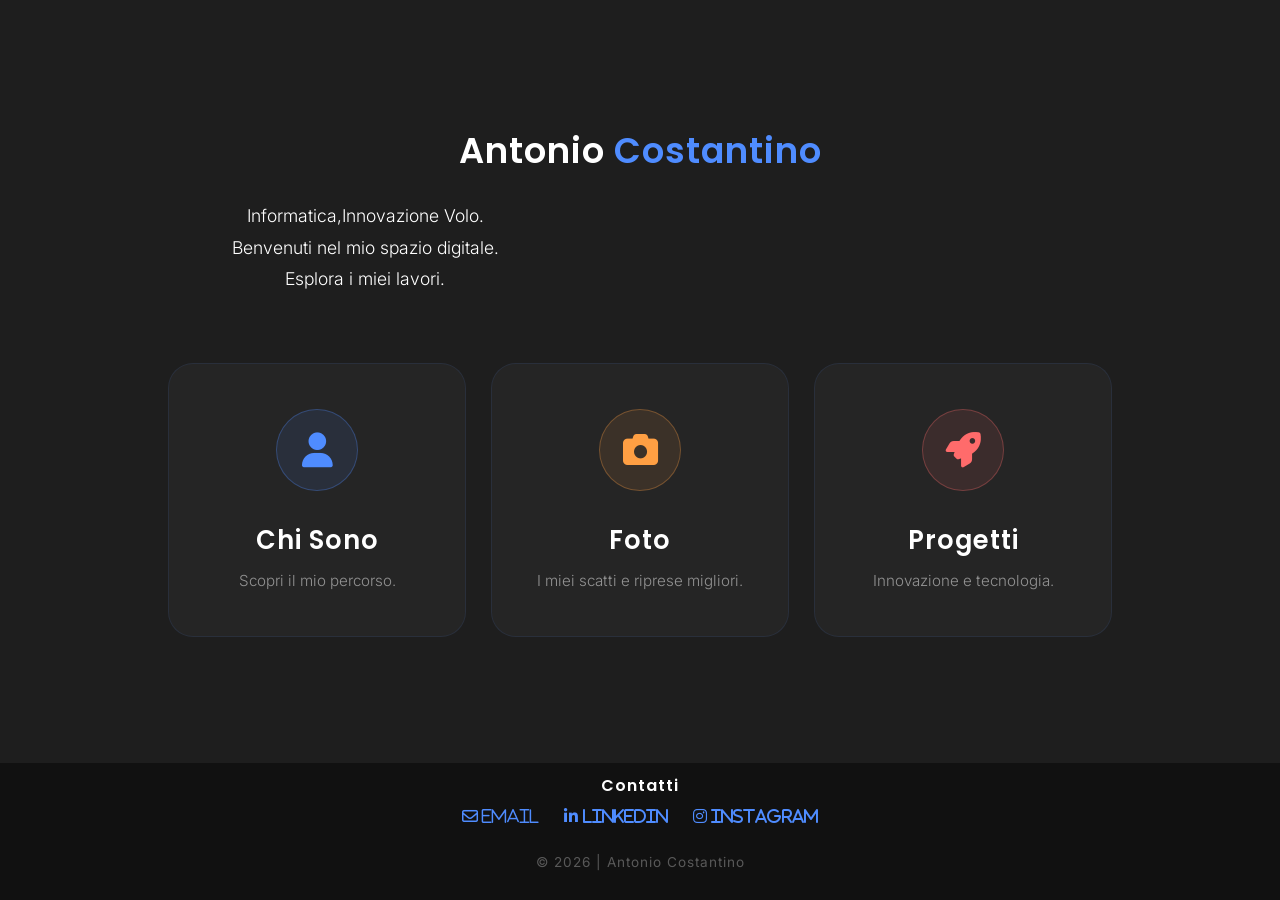
==== index.html @ 18ca6b0a "Reset e ripartenza pulita" ====
<!DOCTYPE html>
<html lang="it">
<head>
  <meta charset="UTF-8">
  <meta name="viewport" content="width=device-width, initial-scale=1.0">
  <title>Antonio Costantino | Home</title>
  <link rel="stylesheet" href="https://cdnjs.cloudflare.com/ajax/libs/font-awesome/6.5.1/css/all.min.css">
  <link rel="stylesheet" href="css/style.css">
  <link href="https://fonts.googleapis.com/css2?family=Inter:wght@300;400;600&family=Poppins:wght@600&display=swap" rel="stylesheet">
</head>

<body class="home-page"> <div id="page-content">
    
    <header class="home-header">
      <h1>Antonio <span>Costantino</span></h1>
      <p class="subtitle">Informatica,Innovazione Volo.<br> Benvenuti nel mio spazio digitale.<br>Esplora i miei lavori.</p>
    </header>

<section class="home-grid">
  <a href="chi sono.html" class="nav-block block-who">
    <div class="icon-wrapper"><i class="fas fa-user"></i></div>
    <h2>Chi Sono</h2>
    <p>Scopri il mio percorso.</p>
  </a>

  <a href="foto.html" class="nav-block block-photo">
    <div class="icon-wrapper"><i class="fas fa-camera"></i></div>
    <h2>Foto</h2>
    <p>I miei scatti e riprese migliori.</p>
  </a>

  <a href="progetti.html" class="nav-block block-projects">
    <div class="icon-wrapper"><i class="fas fa-rocket"></i></div>
    <h2>Progetti</h2>
    <p>Innovazione e tecnologia.</p>
  </a>
</section>

    <footer>
      <h3 class="footer-title">Contatti</h3>
      <div class="contatti">
        <span class="contact-item"><a href="mailto:acostantino2005@gmail.com" target="_blank" class="social-item">
         <div class="icon-box"><i class="far fa-envelope"> Email</i></div></a></span>
        <span class="contact-item"><a href="https://www.linkedin.com/in/antonio-costantino-6b9562305/" target="_blank" class="social-item">
        <div class="icon-box"><i class="fab fa-linkedin-in"> LinkedIn</i></div></a></span>
        <span class="contact-item"><a href="https://www.instagram.com/antonio_costantino05/" target="_blank" class="social-item">
        <div class="icon-box"><i class="fab fa-instagram"> Instagram</i></div></a></span>
      </div>
      <div class="copyright">&copy; 2026 | Antonio Costantino</div>
    </footer>
  </div>
  <script>
    window.addEventListener('DOMContentLoaded', () => {
    // 1. Attiva l'ingresso soft della pagina
    document.body.classList.add('loaded');

    // 2. Gestione dei faders (il tuo codice esistente per lo scroll)
    const faders = document.querySelectorAll('.fade-in');
    const options = { threshold: 0.05, rootMargin: "0px 0px -20px 0px"};
    const observer = new IntersectionObserver((entries, observer) => {
      entries.forEach(entry => {
        if(entry.isIntersecting){
          entry.target.classList.add('visible');
          observer.unobserve(entry.target);
        }
      });
    }, options);
    faders.forEach(fader => observer.observe(fader));
    });
 </script>
</body>
</html>
---- css/style.css ----
/* --- Stile generale --- */
/* Impedisce di trascinare le immagini fuori dal sito */
img {
  -webkit-user-drag: none;
  -khtml-user-drag: none;
  -moz-user-drag: none;
  -o-user-drag: none;
  user-select: none;
}

/* Evita che su mobile appaia il menu "salva" tenendo premuto */
.gallery-item img, #modalImg {
  -webkit-touch-callout: none;
}

html, body {
  width: 100%;
  height: 100%;
  margin: 0;
  padding: 0;
  text-align: center;
  background-color: #1E1E1E;
  color: #ffffff;
  font-family: 'Inter', sans-serif;
  overflow-x: hidden; /* Evita scivolamenti laterali */
}

#page-content {
  width: 100%;
  min-height: 100vh;
  display: flex;
  flex-direction: column;
  transition: transform 0.5s cubic-bezier(0.4, 0, 0.2, 1);
  position: relative;
  z-index: 1;
}

/* --- Titoli --- */
h1, h2, h3 {
  font-family: 'Poppins', sans-serif;
  font-size: 2.2em;
  font-weight: 600;
  letter-spacing: 1px;
}

/* --- Testo --- */
p {
  font-family: 'Inter', sans-serif;
  font-size: 1.1em;
  max-width: 650px;
  line-height: 1.8;
  padding: 0 20px;
  font-weight: 300;
}

/* --- Immagine --- */
.io-img { 
  width: 150px; /* La foto profilo ora è specifica */
  height: 150px;
  object-fit: cover;
  border-radius: 50%; 
  margin: 20px 0;
  border: 2px solid #4f8cff;
}

/* --- Link generici --- */
a {
  text-decoration: none;
  color: #4f8cff;
  transition: 0.3s;
}

a:hover {
  transform: scale(1.05);
  color: #3a6fd8;
}

/* --- Link nei paragrafi --- */
p a {
  color: #fff;
}
p a:hover {
  color: #ccc;
  text-decoration: underline;
}

.bold {
  font-weight: 600;
}

/* Stile base del cerchio dietro l'icona */
.icon-wrapper {
  width: 80px;
  height: 80px;
  border-radius: 50%;
  display: flex;
  align-items: center;
  justify-content: center;
  font-size: 2.2rem;
  margin-bottom: 20px;
  transition: transform 0.3s ease;
}

/* Colore Blu per "Chi Sono" */
.block-who .icon-wrapper {
  background: rgba(79, 140, 255, 0.1);
  color: #4f8cff;
  border: 1px solid rgba(79, 140, 255, 0.3);
}

/* Colore Arancio/Giallo per "Foto" (richiama il sole/tramonto) */
.block-photo .icon-wrapper {
  background: rgba(255, 159, 67, 0.1);
  color: #ff9f43;
  border: 1px solid rgba(255, 159, 67, 0.3);
}

/* Colore Rosso/Fucsia per "Progetti" (richiama la spinta del razzo) */
.block-projects .icon-wrapper {
  background: rgba(255, 107, 107, 0.1);
  color: #ff6b6b;
  border: 1px solid rgba(255, 107, 107, 0.3);
}

/* Effetto al passaggio del mouse: l'icona si illumina */
.nav-block:hover .icon-wrapper {
  transform: scale(1.1);
}

.block-who:hover { border-color: #4f8cff; }
.block-photo:hover { border-color: #ff9f43; }
.block-projects:hover { border-color: #ff6b6b; }

/* --- Menu Home --- */
.menuToggle {
  display: none;
}

.menu {
  position: fixed;
  top: 20px;
  right: 20px;
  width: 50px;
  height: 50px;
  z-index: 1100;
  background-color: rgba(30, 30, 30, 0.8); 
  border: 1px solid rgba(79, 140, 255, 0.3); 
  border-radius: 50%;
  cursor: pointer;
  display: flex;
  flex-direction: column;
  justify-content: center; 
  align-items: center;
  gap: 5px; 
  z-index: 2100;
  box-shadow: 0 4px 15px rgba(0, 0, 0, 0.5); 
  backdrop-filter: blur(5px); 
  transition: transform 0.5s ease;
  transition: transform 0.3s ease, background-color 0.3s ease, border-color 0.3s ease;
}

/* Modifica alle lineette interne per adattarle al nuovo contenitore */
.hamburger {
  display: block;
  width: 25px; 
  height: 3px;
  background-color: #4f8cff;
  border-radius: 2px;
  transition: transform 0.3s ease, background-color 0.3s ease;
}

.menu:hover {
  background-color: rgba(79, 140, 255, 0.1); 
  border-color: #4f8cff;
}

.menu:hover .hamburger {
  transform: scale(1.1); 
}

/* 1. Sposta il contenuto a sinistra di 300px (pari alla larghezza del menu) */
#menuToggle:checked ~ #page-content {
  transform: translateX(-100px);
}

/* 2. Fai entrare il menu */
#menuToggle:checked ~ .options {
  transform: translateX(0);
}

.menu-links {
  display: flex;
  flex-direction: column;
  align-items: center;
  gap: 25px;
  margin-top: auto;
}

/* Contenitore generale dei contatti nel menu */
.menu-contacts {
  display: flex;
  flex-direction: column;
  align-items: center;
  gap: 12px; /* Spazio tra Email, LinkedIn, ecc. */
  margin-top: auto;
  padding-bottom: 40px;
  width: 100%;
}

/* La scritta "CONTATTI" in blu */
.contacts-title {
  color: #4f8cff;
  font-size: 0.75rem; 
  text-transform: uppercase;
  letter-spacing: 2.5px;
  margin-bottom: 8px;
  opacity: 0.9;
}

/* I nomi delle applicazioni (Email, LinkedIn, ecc.) */
.menu-contacts a {
  font-size: 0.9rem !important; /* Dimensione ridotta */
  color: rgba(255, 255, 255, 0.6) !important; /* Colore più discreto */
  text-decoration: none;
  transition: all 0.3s ease;
  font-weight: 300;
}

.menu-contacts a:hover {
  color: #4f8cff !important; /* Diventa blu quando ci passi sopra */
  transform: translateY(-2px); /* Leggerissimo movimento verso l'alto */
}

/* --- Opzioni menu --- */
.options {
  position: fixed;  
  top: 0;
  right: 0;
  bottom: 0;
  width: 300px;
  height: 100vh;
  background-color: rgba(17, 17, 17, 0.65);
  border-left: 1px solid rgba(79, 140, 255, 0.2); 
  backdrop-filter: blur(15px);
  -webkit-backdrop-filter: blur(15px);
  z-index: 2000;
  display: flex;
  flex-direction: column; 
  justify-content: space-between;
  gap: 20px;
  transform: translateX(100%);
  transition: transform 0.5s cubic-bezier(0.4, 0, 0.2, 1); /* Animazione di entrata più fluida */ 
  overflow-y: auto; /* Permette lo scorrimento verticale se il contenuto supera l'altezza */
}

.options a {
  color: #fff;
  font-size: 1.3em;
  text-decoration: none;
  font-weight: 500;
  transition: 0.3s;
}

.options a:hover {
  background-color: transparent;
  color: #4f8cff;
  transform: translateX(-10px); /* Effetto hover che sposta il testo a sinistra */
}

/* --- Pagina attiva --- */
.options a.active {
  background-color: transparent;
  color: #4f8cff;
  font-weight: 700;
}


/* --- Footer --- */
footer {
  width: 100%;
  margin-left: 0;
  margin-right: 0;
  margin-top: auto;
  padding: 10px 0; 
  background-color: #111;
  display: flex;
  flex-direction: column;
  align-items: center;
  gap: 8px;

  box-sizing: border-box; 
  position: relative;
}

.footer-title {
  font-size: 1.0em;
  margin: 0;
  color: #fff;
  letter-spacing: 1px;
}

footer .contatti {
  display: flex;
  gap: 25px; /* Spazio equilibrato tra i tre link */
  align-items: center;
  justify-content: center;
  flex-wrap: wrap; /* Fondamentale per il cellulare */
  max-width: 900px;
  margin: 0 auto;
}

.contact-item {
  display: flex;
  align-items: center;
  transition: transform 0.3s cubic-bezier(0.175, 0.885, 0.32, 1.275);
}

.contact-item:hover {
  transform: scale(1.15);
}

footer .contact-item a {
  color: #4f8cff;
  font-weight: 500;
}

.footer-social-link {
  display: flex;
  align-items: center;
  gap: 8px;
  color: rgba(255,255,255,0.7);
  font-size: 0.9rem;
  padding: 5px 10px;
  transition: 0.3s;
}

.footer-social-link i {
  color: #4f8cff;
}

.footer-social-link:hover {
  color: #fff;
  transform: translateY(-2px);
}

/* Colori personalizzati all'hover */
.contact-item:nth-child(1):hover a { color: #ff4f4f; } /* Mail -> Rosso */
.contact-item:nth-child(2):hover a { color: #0077b5; } /* LinkedIn -> Blu LinkedIn */
.contact-item:nth-child(3):hover a { color: #e1306c; } /* Instagram -> Rosa/Viola */

@media(max-width:768px){
  .menu-panel {
    width: 100%; /* occupa tutto lo schermo su mobile */
  }
}

.copyright {
  margin-top: auto; 
  padding: 20px 30px; 
  color: rgba(255, 255, 255, 0.3); 
  font-size: 0.85em;
  letter-spacing: 1px;
}

/* --- STILE SPECIFICO PER I BLOCCHI DELLA HOME --- */
.home-header {
  padding: 100px 20px 50px;
  text-align: center;
}

@media (max-width: 600px) {
  .home-header { padding: 60px 15px 30px; }
  .home-header h1 { font-size: 1.8rem; }
  .subtitle { font-size: 1rem; width: 100%; }
}

.home-header h1 span {
  color: #4f8cff;
}

.home-grid {
  display: grid;
  grid-template-columns: repeat(3, 1fr); /* 3 colonne su PC */
  gap: 25px;
  max-width: 1100px;
  margin: 0 auto 100px; /* Spazio sotto prima del footer */
  padding: 0 30px;
}

.nav-block {
  background-color: #252525;
  padding: 45px 25px;
  border-radius: 25px;
  text-decoration: none;
  border: 1px solid rgba(79, 140, 255, 0.1);
  display: flex;
  flex-direction: column;
  align-items: center;
  transition: all 0.4s cubic-bezier(0.175, 0.885, 0.32, 1.275);
}

.nav-block:hover {
  transform: translateY(-12px);
  background-color: #2a2a2a;
  border-color: #4f8cff;
  box-shadow: 0 15px 35px rgba(0,0,0,0.6);
}

.nav-block .icon { font-size: 3.2rem; margin-bottom: 15px; }
.nav-block h2 { font-size: 1.6rem; color: #fff; margin: 10px 0; }
.nav-block p { color: rgba(255,255,255,0.5); font-size: 0.95rem; margin: 0; line-height: 1.4; }

/* Adattamento per tablet e cellulari */
@media (max-width: 992px) { .home-grid { grid-template-columns: repeat(2, 1fr); } }
@media (max-width: 600px) { .home-grid { grid-template-columns: 1fr; } }

/* --- MENU FULL SCREEN SU MOBILE --- */
@media (max-width: 768px) {
  .options {
    width: 100% !important; /* Copre tutta la larghezza */
    border-left: none !important; /* Rimuoviamo il bordo sinistro perché non c'è più stacco */
    
    /* Su mobile usiamo flex-start: se il contenuto è tanto, inizia dall'alto e abilita lo scroll */
    justify-content: flex-start !important; 
    align-items: center !important;
    gap: 40px !important; /* Aumentiamo leggermente il gap per più spazio e potenziale overflow */
    padding: 80px 0 40px; /* Riduciamo il padding verticale per massimizzare lo spazio per il contenuto */
    overflow-y: auto !important;
    -webkit-overflow-scrolling: touch; /* Rende lo scroll fluido su dispositivi iOS */
    overscroll-behavior: contain; /* Impedisce alla pagina sotto di scorrere quando muovi il menu */
  }

  /* Rimuoviamo i margini automatici che su mobile "spingono" i contatti troppo in basso
     impedendo il corretto scorrimento della lista */
  .options .menu-links, 
  .options .menu-contacts {
    margin-top: 0 !important;
  }

  /* Fondamentale: impedisce ai link e ai contatti di rimpicciolirsi per "forzare" la vista */
  .options a, .menu-contacts {
    flex-shrink: 0 !important; /* Assicuriamo che non si rimpiccioliscano */
  }

  /* La tua linea blu? Mettiamola in fondo o in alto come dettaglio di classe */
  .options::before {
    content: "";
    position: absolute;
    top: 0;
    left: 0;
    width: 100%;
    height: 4px; /* Una lama blu orizzontale in alto */
    background-color: #4f8cff;
    box-shadow: 0 2px 15px rgba(79, 140, 255, 0.4);
  }

  /* Rimpiccioliamo leggermente i link perché a tutto schermo sembrano enormi */
  .options a {
    font-size: 1.8rem !important; 
  }

  /* Quando il menu è aperto, impediamo al contenuto sotto di muoversi troppo */
  #menuToggle:checked ~ #page-content {
    transform: translateX(0) !important; /* Non spostiamo la pagina di lato, tanto il menu la copre tutta */
    filter: blur(5px); /* Effetto sfocato sulla pagina che sta "sotto" */
  }
}
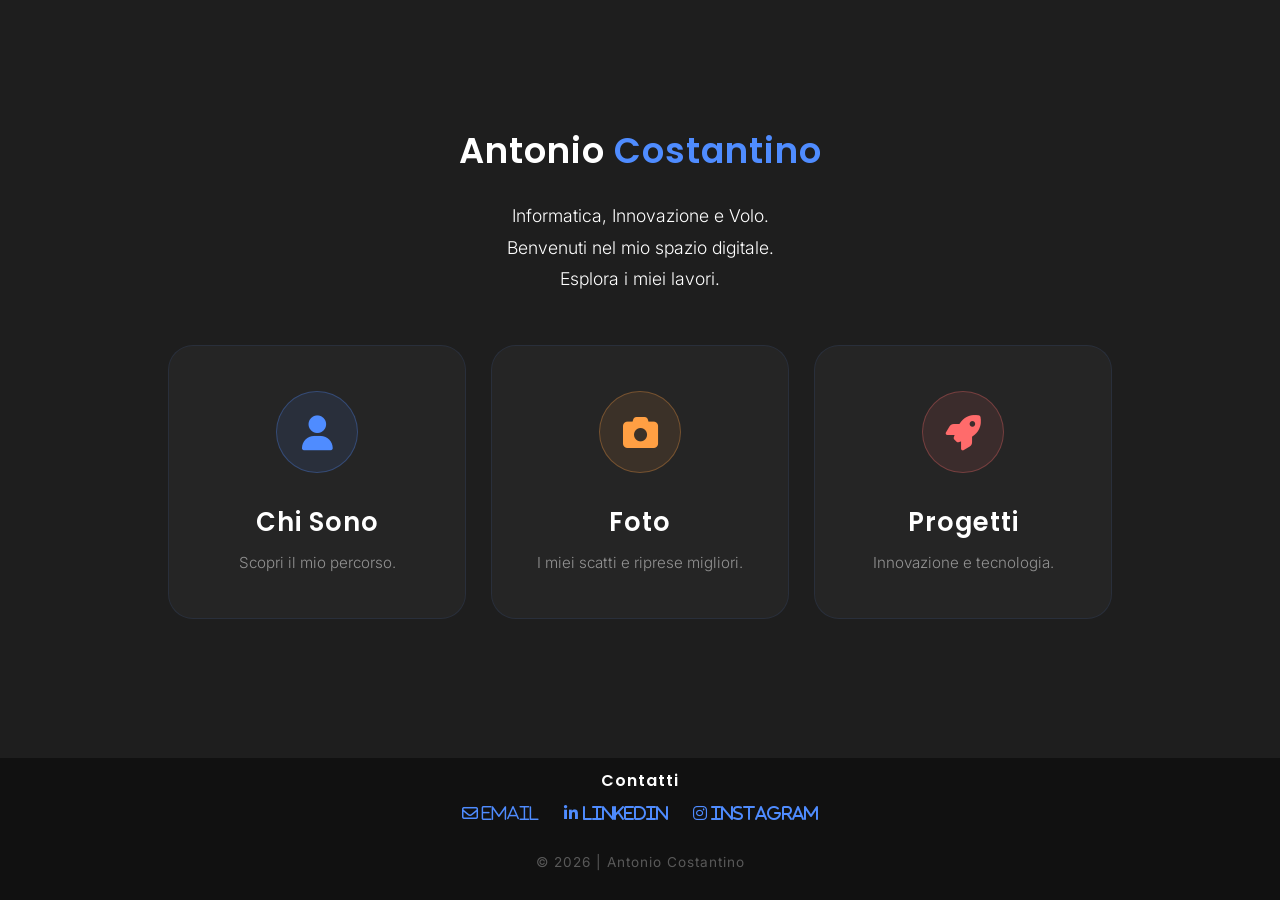
==== commit aba40793: "gg" ====
--- a/index.html
+++ b/index.html
@@ -13,7 +13,7 @@
     
     <header class="home-header">
       <h1>Antonio <span>Costantino</span></h1>
-      <p class="subtitle">Informatica,Innovazione Volo.<br> Benvenuti nel mio spazio digitale.<br>Esplora i miei lavori.</p>
+      <p class="subtitle">Informatica, Innovazione e Volo.<br> Benvenuti nel mio spazio digitale.<br>Esplora i miei lavori.</p>
     </header>
 
 <section class="home-grid">
--- a/css/style.css
+++ b/css/style.css
@@ -209,6 +209,8 @@
 
 /* La scritta "CONTATTI" in blu */
 .contacts-title {
+  font-family: 'Poppins', sans-serif;
+  font-family: 'Poppins', sans-serif !important;
   color: #4f8cff;
   font-size: 0.75rem; 
   text-transform: uppercase;
@@ -219,11 +221,14 @@
 
 /* I nomi delle applicazioni (Email, LinkedIn, ecc.) */
 .menu-contacts a {
+  font-family: 'Poppins', sans-serif;
+  font-family: 'Poppins', sans-serif !important;
   font-size: 0.9rem !important; /* Dimensione ridotta */
   color: rgba(255, 255, 255, 0.6) !important; /* Colore più discreto */
   text-decoration: none;
   transition: all 0.3s ease;
   font-weight: 300;
+  font-weight: 400;
 }
 
 .menu-contacts a:hover {
@@ -320,6 +325,8 @@
 }
 
 footer .contact-item a {
+  font-family: 'Poppins', sans-serif;
+  font-family: 'Poppins', sans-serif !important;
   color: #4f8cff;
   font-weight: 500;
 }
@@ -366,6 +373,14 @@
 .home-header {
   padding: 100px 20px 50px;
   text-align: center;
+}
+
+.subtitle {
+  margin-left: auto;
+  margin-right: auto;
+  display: inline-block;
+  max-width: 650px;
+  margin: 0 auto;
 }
 
 @media (max-width: 600px) {
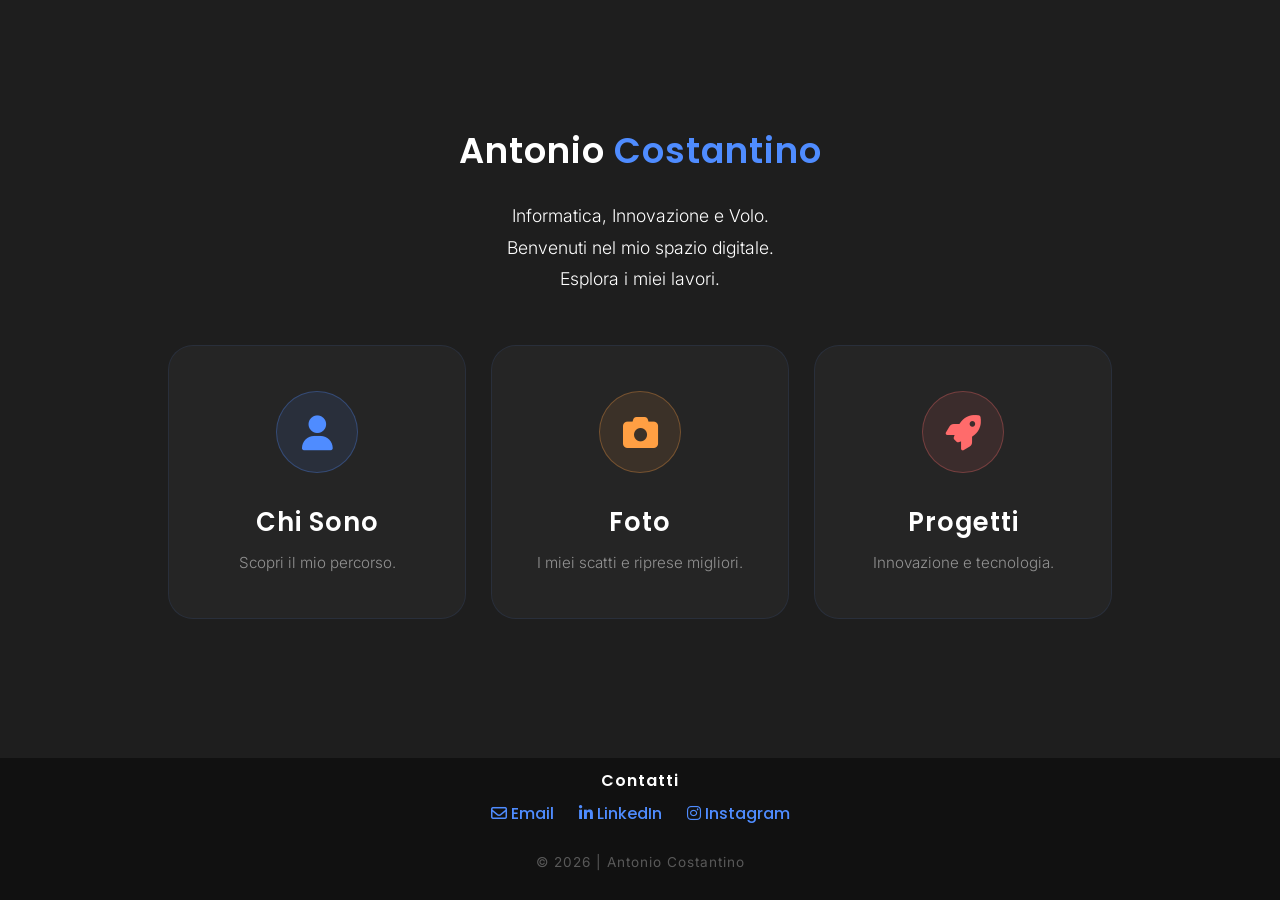
==== commit e4b807f9: "modifica generale del sito, aggiunta di video e sistemazione di alcuni dettagli estetici." ====
--- a/index.html
+++ b/index.html
@@ -36,15 +36,28 @@
   </a>
 </section>
 
-    <footer>
+<footer>
       <h3 class="footer-title">Contatti</h3>
       <div class="contatti">
-        <span class="contact-item"><a href="mailto:acostantino2005@gmail.com" target="_blank" class="social-item">
-         <div class="icon-box"><i class="far fa-envelope"> Email</i></div></a></span>
-        <span class="contact-item"><a href="https://www.linkedin.com/in/antonio-costantino-6b9562305/" target="_blank" class="social-item">
-        <div class="icon-box"><i class="fab fa-linkedin-in"> LinkedIn</i></div></a></span>
-        <span class="contact-item"><a href="https://www.instagram.com/antonio_costantino05/" target="_blank" class="social-item">
-        <div class="icon-box"><i class="fab fa-instagram"> Instagram</i></div></a></span>
+        
+        <span class="contact-item">
+          <a href="mailto:acostantino2005@gmail.com" target="_blank" class="social-item">
+            <div class="icon-box"><i class="far fa-envelope"></i> Email</div>
+          </a>
+        </span>
+        
+        <span class="contact-item">
+          <a href="https://www.linkedin.com/in/antonio-costantino-6b9562305/" target="_blank" class="social-item">
+            <div class="icon-box"><i class="fab fa-linkedin-in"></i> LinkedIn</div>
+          </a>
+        </span>
+        
+        <span class="contact-item">
+          <a href="https://www.instagram.com/antonio_costantino05/" target="_blank" class="social-item">
+            <div class="icon-box"><i class="fab fa-instagram"></i> Instagram</div>
+          </a>
+        </span>
+
       </div>
       <div class="copyright">&copy; 2026 | Antonio Costantino</div>
     </footer>
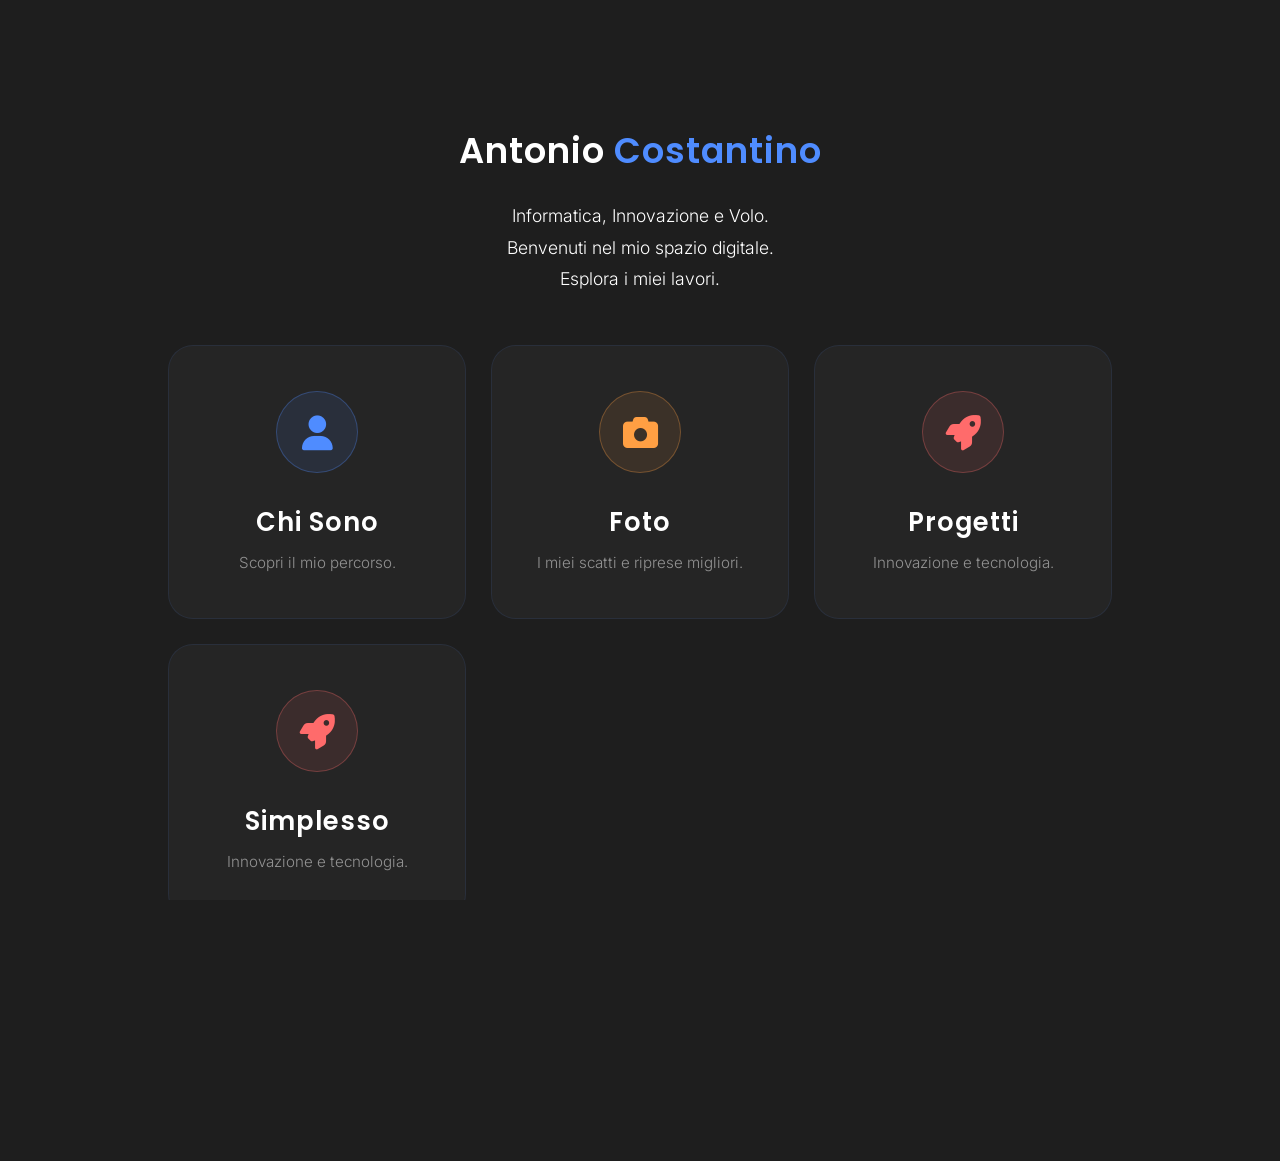
==== commit 1bdba09d: "simplesso" ====
--- a/index.html
+++ b/index.html
@@ -32,6 +32,12 @@
   <a href="progetti.html" class="nav-block block-projects">
     <div class="icon-wrapper"><i class="fas fa-rocket"></i></div>
     <h2>Progetti</h2>
+    <p>Innovazione e tecnologia.</p>
+  </a>
+
+  <a href="script.html" class="nav-block block-projects">
+    <div class="icon-wrapper"><i class="fas fa-rocket"></i></div>
+    <h2>Simplesso</h2>
     <p>Innovazione e tecnologia.</p>
   </a>
 </section>
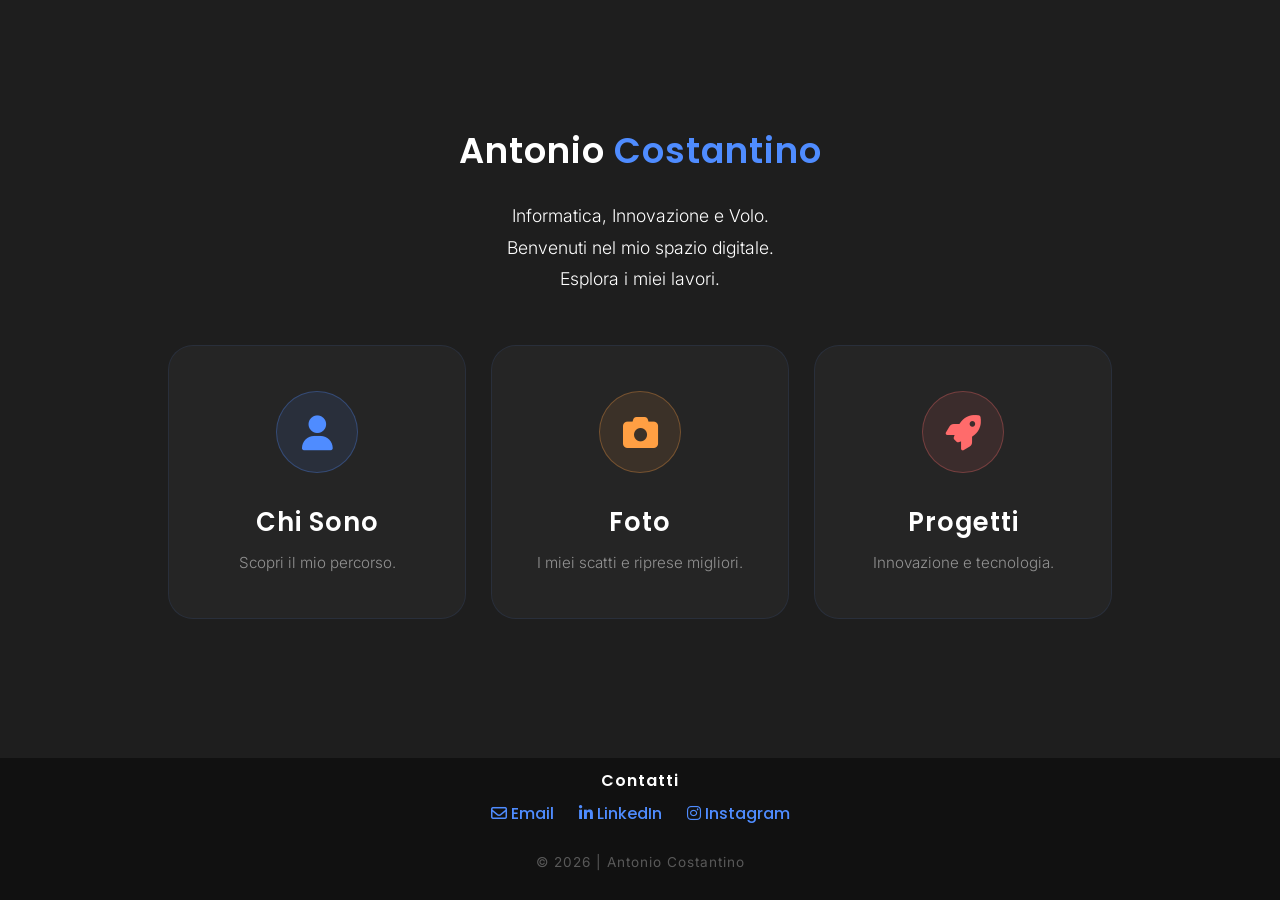
==== commit cdf739be: "Aggiunto menu sezione foto" ====
--- a/index.html
+++ b/index.html
@@ -35,11 +35,6 @@
     <p>Innovazione e tecnologia.</p>
   </a>
 
-  <a href="script.html" class="nav-block block-projects">
-    <div class="icon-wrapper"><i class="fas fa-rocket"></i></div>
-    <h2>Simplesso</h2>
-    <p>Innovazione e tecnologia.</p>
-  </a>
 </section>
 
 <footer>
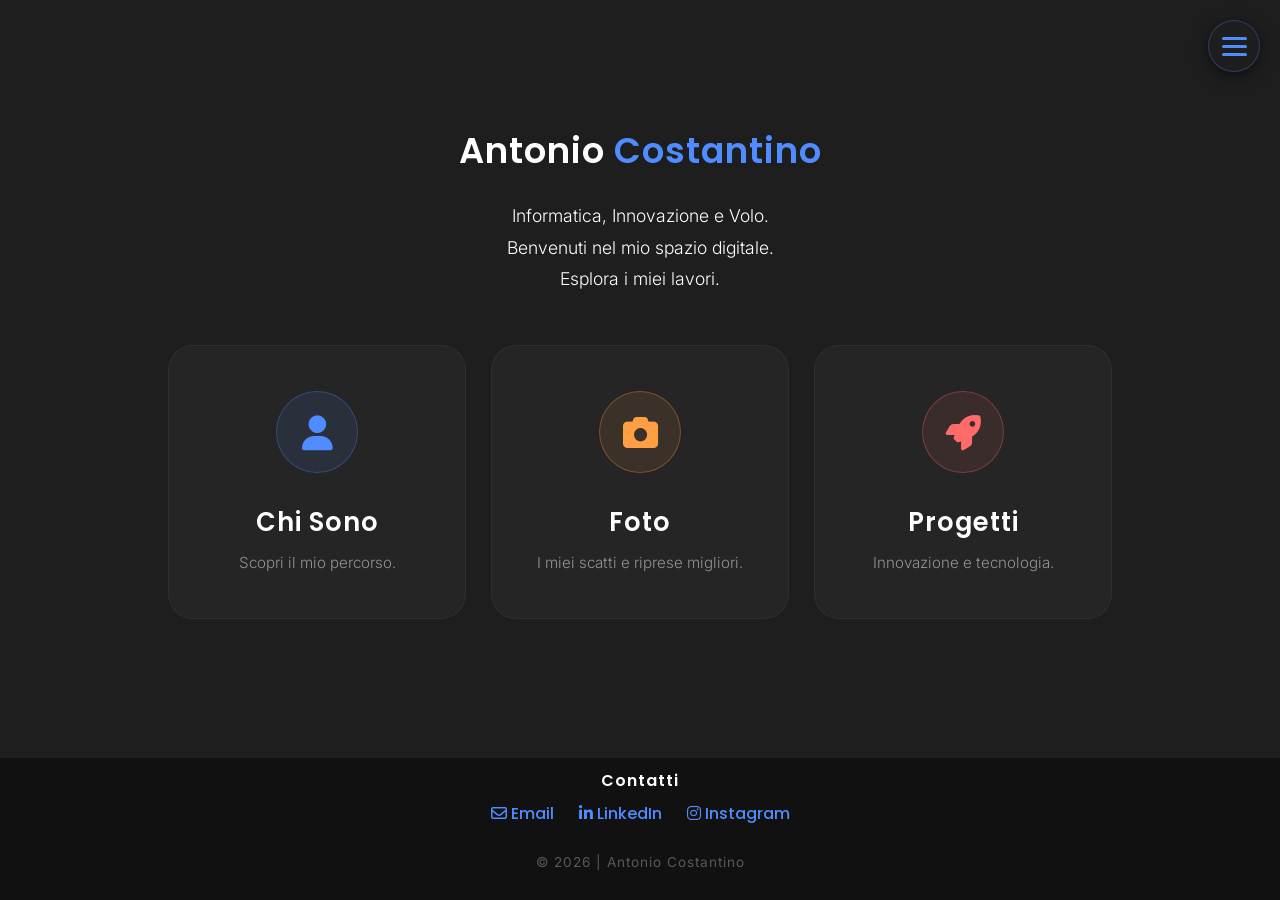
==== commit d4661a6f: "fixed some errors" ====
--- a/index.html
+++ b/index.html
@@ -9,7 +9,37 @@
   <link href="https://fonts.googleapis.com/css2?family=Inter:wght@300;400;600&family=Poppins:wght@600&display=swap" rel="stylesheet">
 </head>
 
-<body class="home-page"> <div id="page-content">
+<body class="home-page">
+  <!-- Menu -->
+  <input type="checkbox" id="menuToggle" class="menuToggle">
+  <label for="menuToggle" class="menu">
+    <span class="hamburger"></span>
+    <span class="hamburger"></span>
+    <span class="hamburger"></span>
+  </label>
+
+  <nav class="options">
+    <div class="menu-links"></div>
+    <a href="index.html" class="active"><i class="fas fa-house menu-icon"></i>Home</a>
+    <a href="chi sono.html"><i class="fas fa-user menu-icon"></i>Chi sono</a>
+    <a href="foto.html"><i class="fas fa-camera menu-icon"></i>Foto</a>
+    <a href="progetti.html"><i class="fas fa-rocket menu-icon"></i>Progetti</a>
+
+    <div class="menu-contacts">
+      <span class="contacts-title">Contatti</span>
+      <a href="mailto:acostantino2005@gmail.com" target="_blank" class="social-item">
+        <div class="icon-box"><i class="far fa-envelope"></i> Email</div>
+      </a>
+      <a href="https://www.linkedin.com/in/antonio-costantino-6b9562305/" target="_blank" class="social-item">
+        <div class="icon-box"><i class="fab fa-linkedin-in"></i> LinkedIn</div>
+      </a>
+      <a href="https://www.instagram.com/antonio_costantino05/" target="_blank" class="social-item">
+        <div class="icon-box"><i class="fab fa-instagram"></i> Instagram</div>
+      </a>
+    </div>
+  </nav>
+
+  <div id="page-content">
     
     <header class="home-header">
       <h1>Antonio <span>Costantino</span></h1>
@@ -64,23 +94,56 @@
     </footer>
   </div>
   <script>
-    window.addEventListener('DOMContentLoaded', () => {
-    // 1. Attiva l'ingresso soft della pagina
-    document.body.classList.add('loaded');
+    document.addEventListener('DOMContentLoaded', () => {
+      document.body.classList.add('loaded');
+      initMenu();
+      initScrollFade();
+    });
 
-    // 2. Gestione dei faders (il tuo codice esistente per lo scroll)
-    const faders = document.querySelectorAll('.fade-in');
-    const options = { threshold: 0.05, rootMargin: "0px 0px -20px 0px"};
-    const observer = new IntersectionObserver((entries, observer) => {
-      entries.forEach(entry => {
-        if(entry.isIntersecting){
-          entry.target.classList.add('visible');
-          observer.unobserve(entry.target);
+    // --- MENU: chiusura al click fuori e con tasto Esc ---
+    function initMenu() {
+      const menuToggle = document.getElementById('menuToggle');
+      const menuButton = document.querySelector('.menu');
+      const optionsMenu = document.querySelector('.options');
+
+      if (!menuToggle || !menuButton || !optionsMenu) return;
+
+      document.addEventListener('click', (event) => {
+        if (menuToggle.checked) {
+          const target = event.target;
+          if (!optionsMenu.contains(target) && !menuButton.contains(target) && target !== menuToggle) {
+            menuToggle.checked = false;
+          }
         }
       });
-    }, options);
-    faders.forEach(fader => observer.observe(fader));
-    });
- </script>
+
+      document.addEventListener('keydown', (event) => {
+        if (event.key === 'Escape' && menuToggle.checked) {
+          menuToggle.checked = false;
+        }
+      });
+    }
+
+    // --- EFFETTO CASCATA ALLO SCROLL ---
+    function initScrollFade() {
+      const items = document.querySelectorAll('.fade-in, .gallery-item, .project-card');
+      if (!items.length) return;
+
+      const observerOptions = { threshold: 0.1 };
+      const observer = new IntersectionObserver((entries) => {
+        entries.forEach((entry, index) => {
+          if (entry.isIntersecting) {
+            setTimeout(() => {
+              entry.target.classList.add('visible');
+            }, (index % 3) * 100);
+            observer.unobserve(entry.target);
+          }
+        });
+      }, observerOptions);
+
+      items.forEach(item => observer.observe(item));
+    }
+  </script>
+
 </body>
-</html>
+</html>
--- a/css/style.css
+++ b/css/style.css
@@ -176,6 +176,19 @@
 
 .menu:hover .hamburger {
   transform: scale(1.1); 
+}
+
+/* Trasforma l'icona hamburger in una X quando il menu è aperto */
+#menuToggle:checked ~ .menu .hamburger:nth-child(1) {
+  transform: translateY(8px) rotate(45deg);
+}
+
+#menuToggle:checked ~ .menu .hamburger:nth-child(2) {
+  opacity: 0;
+}
+
+#menuToggle:checked ~ .menu .hamburger:nth-child(3) {
+  transform: translateY(-8px) rotate(-45deg);
 }
 
 /* 1. Sposta il contenuto a sinistra di 300px (pari alla larghezza del menu) */
@@ -264,6 +277,14 @@
   text-decoration: none;
   font-weight: 500;
   transition: 0.3s;
+}
+
+.options a i.menu-icon {
+  margin-right: 12px;
+  width: 18px;
+  text-align: center;
+  font-size: 0.85em;
+  opacity: 0.85;
 }
 
 .options a:hover {
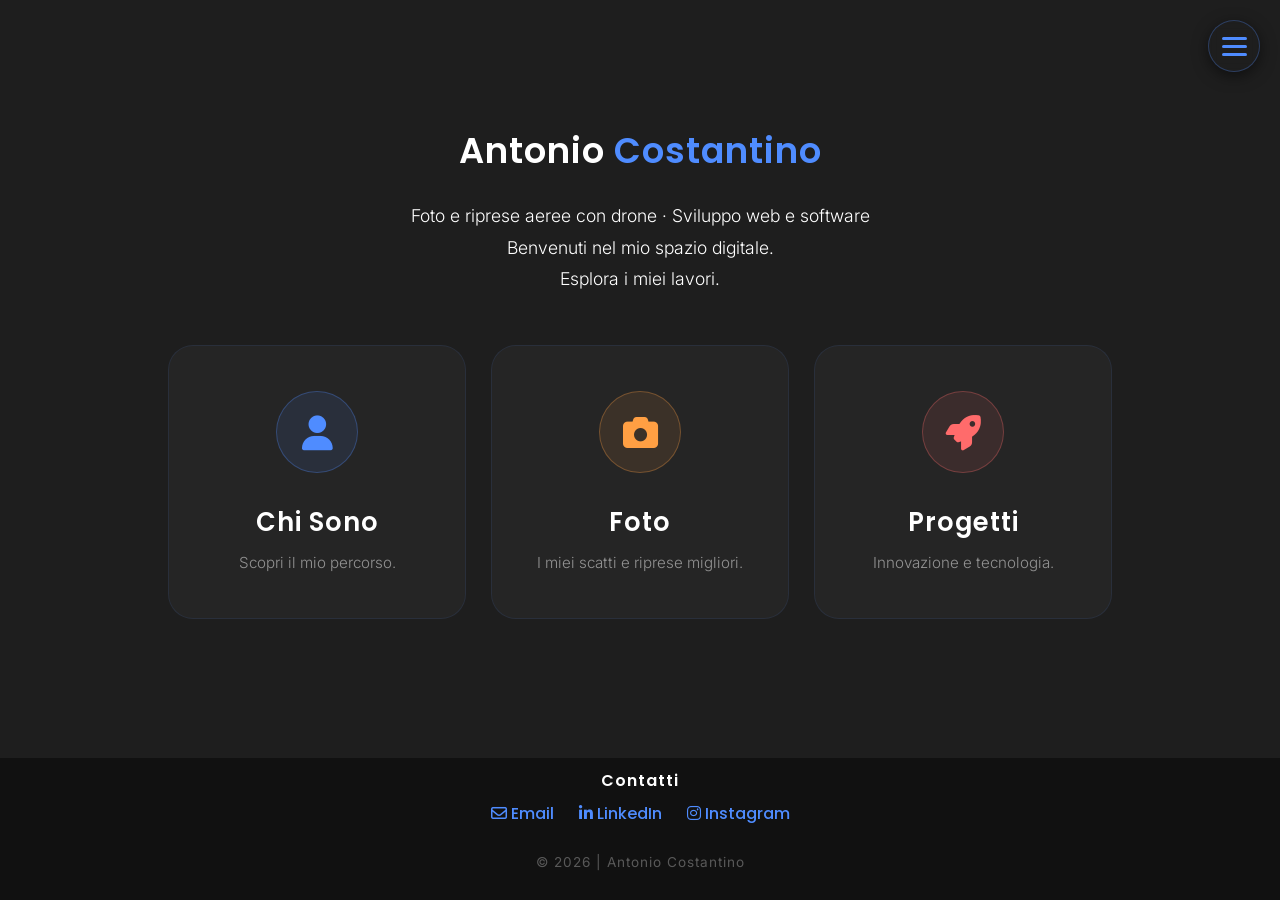
==== commit 3ef0ad6d: "ottimizzazione di tutte le pagine" ====
--- a/index.html
+++ b/index.html
@@ -43,7 +43,7 @@
     
     <header class="home-header">
       <h1>Antonio <span>Costantino</span></h1>
-      <p class="subtitle">Informatica, Innovazione e Volo.<br> Benvenuti nel mio spazio digitale.<br>Esplora i miei lavori.</p>
+      <p class="subtitle">Foto e riprese aeree con drone · Sviluppo web e software<br> Benvenuti nel mio spazio digitale.<br>Esplora i miei lavori.</p>
     </header>
 
 <section class="home-grid">
